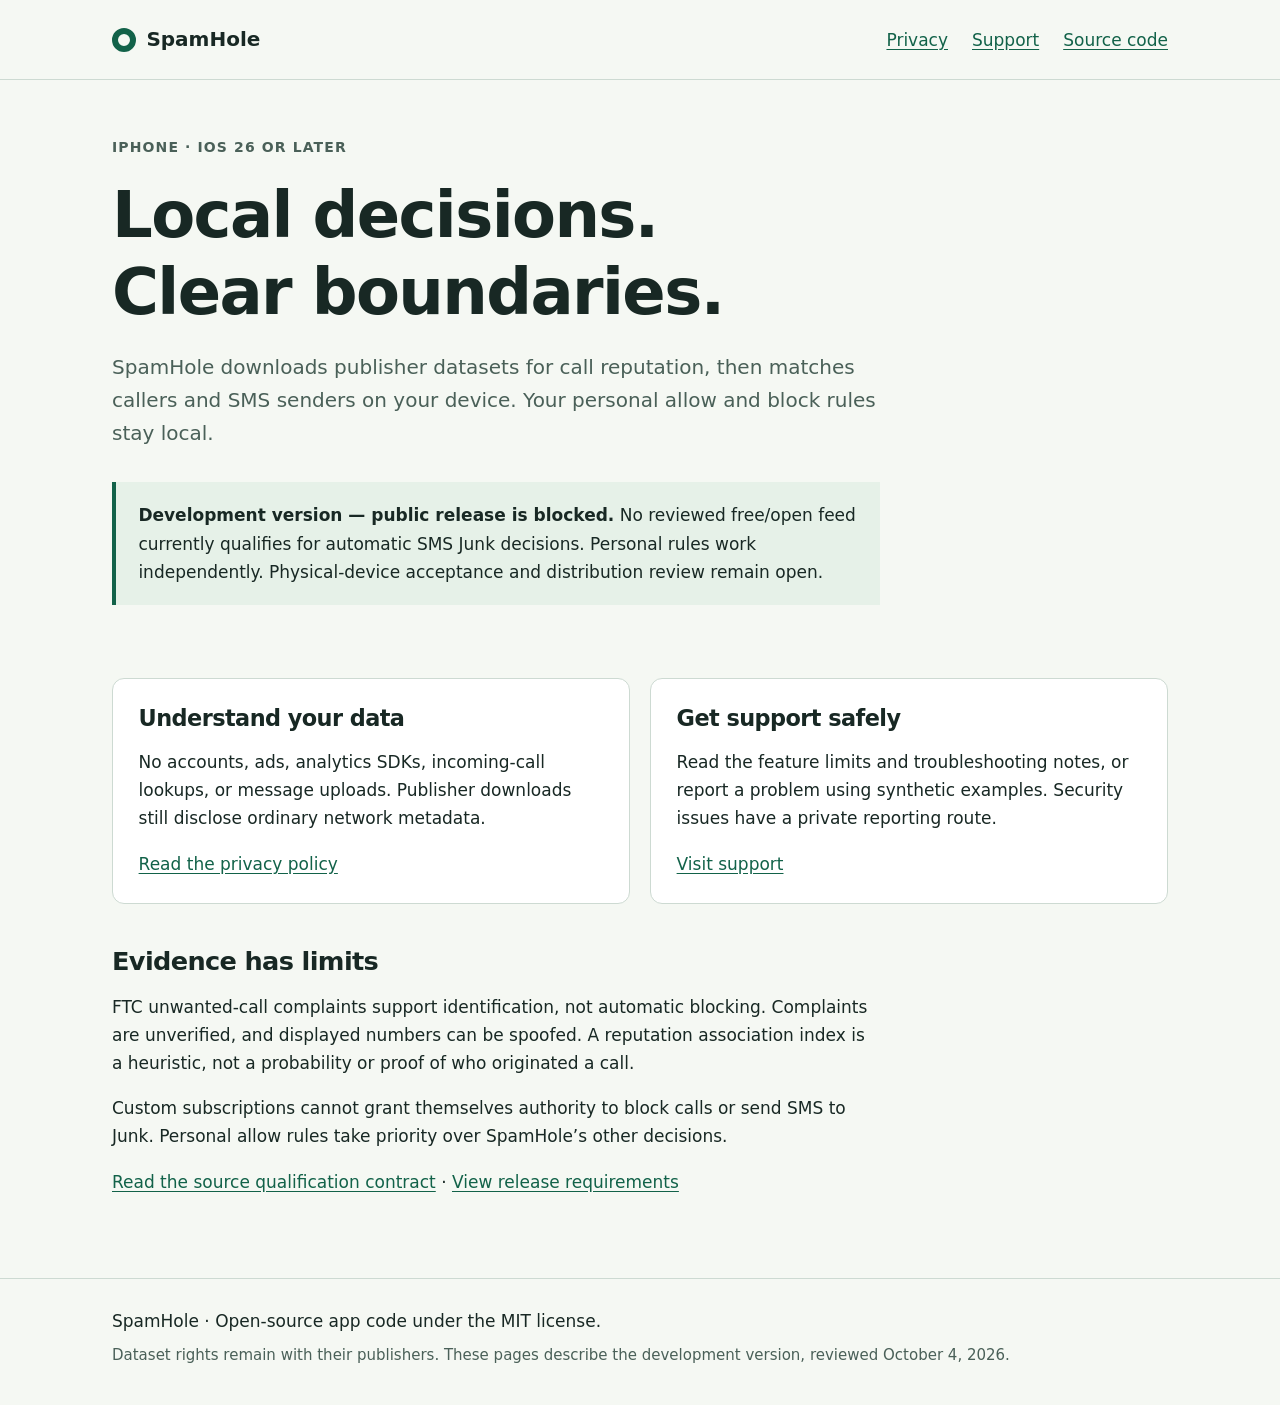
==== docs/site/index.html @ cdbd76ef "Automate iOS release checks and publish privacy and support pages" ====
<!doctype html>
<html lang="en">
<head>
    <meta charset="utf-8">
    <meta name="viewport" content="width=device-width, initial-scale=1">
    <meta name="description" content="SpamHole development information, privacy policy, and support. Call reputation and SMS sender matching stay on your iPhone.">
    <title>SpamHole — Privacy &amp; Support</title>
    <link rel="stylesheet" href="styles.css">
</head>
<body>
    <a class="skip" href="#main">Skip to content</a>
    <header><div class="wrap header-inner">
        <a class="brand" href="index.html" aria-current="page"><span class="mark" aria-hidden="true"></span>SpamHole</a>
        <nav aria-label="Main navigation"><a href="privacy.html">Privacy</a><a href="support.html">Support</a><a href="https://github.com/eslutz/SpamHole">Source code</a></nav>
    </div></header>
    <main id="main" class="wrap">
        <p class="eyebrow">iPhone · iOS 26 or later</p>
        <h1>Local decisions.<br>Clear boundaries.</h1>
        <p class="lead">SpamHole downloads publisher datasets for call reputation, then matches callers and SMS senders on your device. Your personal allow and block rules stay local.</p>
        <div class="notice content"><p><strong>Development version — public release is blocked.</strong> No reviewed free/open feed currently qualifies for automatic SMS Junk decisions. Personal rules work independently. Physical-device acceptance and distribution review remain open.</p></div>
        <div class="grid">
            <section class="card" aria-labelledby="privacy-title"><h2 id="privacy-title">Understand your data</h2><p>No accounts, ads, analytics SDKs, incoming-call lookups, or message uploads. Publisher downloads still disclose ordinary network metadata.</p><a href="privacy.html">Read the privacy policy</a></section>
            <section class="card" aria-labelledby="support-title"><h2 id="support-title">Get support safely</h2><p>Read the feature limits and troubleshooting notes, or report a problem using synthetic examples. Security issues have a private reporting route.</p><a href="support.html">Visit support</a></section>
        </div>
        <section class="content"><h2>Evidence has limits</h2><p>FTC unwanted-call complaints support identification, not automatic blocking. Complaints are unverified, and displayed numbers can be spoofed. A reputation association index is a heuristic, not a probability or proof of who originated a call.</p><p>Custom subscriptions cannot grant themselves authority to block calls or send SMS to Junk. Personal allow rules take priority over SpamHole’s other decisions.</p><p><a href="https://github.com/eslutz/SpamHole/blob/main/docs/sources.md">Read the source qualification contract</a> · <a href="https://github.com/eslutz/SpamHole/blob/main/docs/release-checklist.md">View release requirements</a></p></section>
    </main>
    <footer><div class="wrap"><p>SpamHole · Open-source app code under the MIT license.</p><p class="small">Dataset rights remain with their publishers. These pages describe the development version, reviewed October 4, 2026.</p></div></footer>
</body>
</html>
---- docs/site/styles.css ----
:root { color-scheme: light; --ink: #182824; --muted: #4a6058; --paper: #f5f8f3; --line: #cddad2; --accent: #126249; --tint: #e6f1e8; }
* { box-sizing: border-box; }
html { scroll-padding-top: 2rem; }
body { margin: 0; background: var(--paper); color: var(--ink); font: 1.0625rem/1.65 system-ui, -apple-system, BlinkMacSystemFont, "Segoe UI", sans-serif; }
a { color: var(--accent); text-underline-offset: .2em; }
a:hover { text-decoration-thickness: .15em; }
a:focus-visible, summary:focus-visible { outline: 3px solid var(--accent); outline-offset: 5px; border-radius: 2px; }
.skip { position: absolute; top: -6rem; left: 1rem; padding: .65rem 1rem; background: white; z-index: 1; }
.skip:focus { top: 1rem; }
.wrap { width: min(100% - 2.5rem, 66rem); margin-inline: auto; }
header { border-bottom: 1px solid var(--line); }
.header-inner { display: flex; align-items: center; justify-content: space-between; gap: 1.5rem; padding-block: 1.2rem; flex-wrap: wrap; }
.brand { display: inline-flex; align-items: center; gap: .65rem; color: var(--ink); font-weight: 750; font-size: 1.25rem; text-decoration: none; }
.mark { width: 1.5rem; height: 1.5rem; border-radius: 50%; border: .4rem solid var(--accent); }
nav { display: flex; gap: 1.5rem; flex-wrap: wrap; }
nav a { padding-block: .4rem; }
nav a[aria-current="page"] { font-weight: 750; }
main { padding-block: 3.5rem 4rem; }
.eyebrow { font-size: .875rem; font-weight: 700; letter-spacing: .08em; text-transform: uppercase; color: var(--muted); }
h1, h2, h3 { line-height: 1.2; letter-spacing: -.025em; }
h1 { margin: .6rem 0 1.3rem; font-size: clamp(2.25rem, 6vw, 4rem); max-width: 17ch; }
h2 { font-size: 1.6rem; margin: 0 0 1rem; }
h3 { font-size: 1.2rem; }
p { margin: 0 0 1.1rem; }
.lead { font-size: 1.25rem; max-width: 48rem; color: var(--muted); }
.notice { border-left: 4px solid var(--accent); padding: 1.2rem 1.4rem; margin-block: 2rem; background: var(--tint); }
.notice p:last-child { margin-bottom: 0; }
.content { max-width: 48rem; }
section { margin-top: 2.6rem; }
.grid { display: grid; grid-template-columns: repeat(2, minmax(0, 1fr)); gap: 1.25rem; margin-top: 2rem; }
.card { border: 1px solid var(--line); background: white; border-radius: .75rem; padding: 1.6rem; }
.card h2 { font-size: 1.4rem; }
.button { display: inline-block; background: var(--accent); color: white; text-decoration: none; font-weight: 650; padding: .75rem 1.1rem; border-radius: .4rem; }
ul, ol { padding-left: 1.5rem; }
li { margin-block: .6rem; }
details { border-top: 1px solid var(--line); padding-block: 1rem; }
details:last-child { border-bottom: 1px solid var(--line); }
summary { cursor: pointer; font-weight: 650; padding-block: .3rem; }
details p { margin: 1rem 0 .4rem; }
.small { font-size: .9375rem; color: var(--muted); }
footer { border-top: 1px solid var(--line); padding-block: 1.8rem; }
footer p { margin-bottom: .5rem; }
@media (max-width: 38rem) { .grid { grid-template-columns: 1fr; } main { padding-top: 2.25rem; } nav { gap: 1rem; } }
@media (prefers-reduced-motion: reduce) { html { scroll-behavior: auto; } }
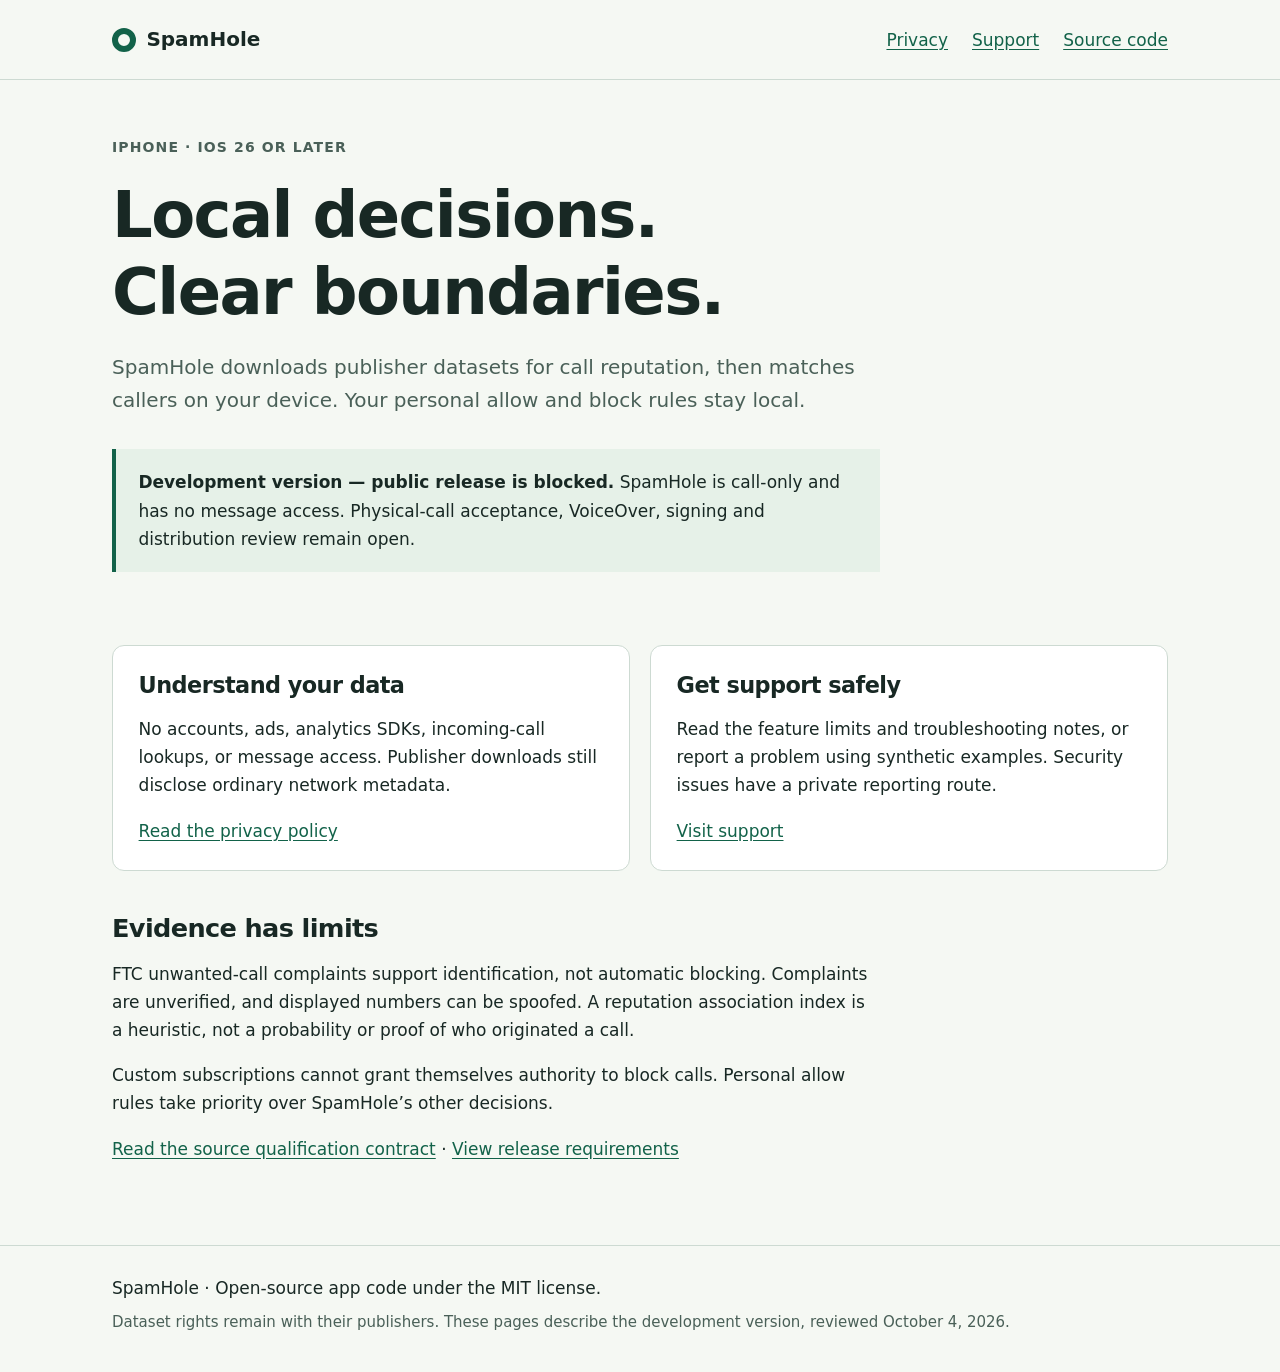
==== commit 1652f168: "Make SpamHole call-only and preserve legacy local data" ====
--- a/docs/site/index.html
+++ b/docs/site/index.html
@@ -3,7 +3,7 @@
 <head>
     <meta charset="utf-8">
     <meta name="viewport" content="width=device-width, initial-scale=1">
-    <meta name="description" content="SpamHole development information, privacy policy, and support. Call reputation and SMS sender matching stay on your iPhone.">
+    <meta name="description" content="SpamHole development information, privacy policy, and support. Call reputation and matching stay on your iPhone.">
     <title>SpamHole — Privacy &amp; Support</title>
     <link rel="stylesheet" href="styles.css">
 </head>
@@ -16,13 +16,13 @@
     <main id="main" class="wrap">
         <p class="eyebrow">iPhone · iOS 26 or later</p>
         <h1>Local decisions.<br>Clear boundaries.</h1>
-        <p class="lead">SpamHole downloads publisher datasets for call reputation, then matches callers and SMS senders on your device. Your personal allow and block rules stay local.</p>
-        <div class="notice content"><p><strong>Development version — public release is blocked.</strong> No reviewed free/open feed currently qualifies for automatic SMS Junk decisions. Personal rules work independently. Physical-device acceptance and distribution review remain open.</p></div>
+        <p class="lead">SpamHole downloads publisher datasets for call reputation, then matches callers on your device. Your personal allow and block rules stay local.</p>
+        <div class="notice content"><p><strong>Development version — public release is blocked.</strong> SpamHole is call-only and has no message access. Physical-call acceptance, VoiceOver, signing and distribution review remain open.</p></div>
         <div class="grid">
-            <section class="card" aria-labelledby="privacy-title"><h2 id="privacy-title">Understand your data</h2><p>No accounts, ads, analytics SDKs, incoming-call lookups, or message uploads. Publisher downloads still disclose ordinary network metadata.</p><a href="privacy.html">Read the privacy policy</a></section>
+            <section class="card" aria-labelledby="privacy-title"><h2 id="privacy-title">Understand your data</h2><p>No accounts, ads, analytics SDKs, incoming-call lookups, or message access. Publisher downloads still disclose ordinary network metadata.</p><a href="privacy.html">Read the privacy policy</a></section>
             <section class="card" aria-labelledby="support-title"><h2 id="support-title">Get support safely</h2><p>Read the feature limits and troubleshooting notes, or report a problem using synthetic examples. Security issues have a private reporting route.</p><a href="support.html">Visit support</a></section>
         </div>
-        <section class="content"><h2>Evidence has limits</h2><p>FTC unwanted-call complaints support identification, not automatic blocking. Complaints are unverified, and displayed numbers can be spoofed. A reputation association index is a heuristic, not a probability or proof of who originated a call.</p><p>Custom subscriptions cannot grant themselves authority to block calls or send SMS to Junk. Personal allow rules take priority over SpamHole’s other decisions.</p><p><a href="https://github.com/eslutz/SpamHole/blob/main/docs/sources.md">Read the source qualification contract</a> · <a href="https://github.com/eslutz/SpamHole/blob/main/docs/release-checklist.md">View release requirements</a></p></section>
+        <section class="content"><h2>Evidence has limits</h2><p>FTC unwanted-call complaints support identification, not automatic blocking. Complaints are unverified, and displayed numbers can be spoofed. A reputation association index is a heuristic, not a probability or proof of who originated a call.</p><p>Custom subscriptions cannot grant themselves authority to block calls. Personal allow rules take priority over SpamHole’s other decisions.</p><p><a href="https://github.com/eslutz/SpamHole/blob/main/docs/sources.md">Read the source qualification contract</a> · <a href="https://github.com/eslutz/SpamHole/blob/main/docs/release-checklist.md">View release requirements</a></p></section>
     </main>
     <footer><div class="wrap"><p>SpamHole · Open-source app code under the MIT license.</p><p class="small">Dataset rights remain with their publishers. These pages describe the development version, reviewed October 4, 2026.</p></div></footer>
 </body>
--- a/docs/site/styles.css
+++ b/docs/site/styles.css
@@ -1,7 +1,7 @@
 :root { color-scheme: light; --ink: #182824; --muted: #4a6058; --paper: #f5f8f3; --line: #cddad2; --accent: #126249; --tint: #e6f1e8; }
 * { box-sizing: border-box; }
 html { scroll-padding-top: 2rem; }
-body { margin: 0; background: var(--paper); color: var(--ink); font: 1.0625rem/1.65 system-ui, -apple-system, BlinkMacSystemFont, "Segoe UI", sans-serif; }
+body { margin: 0; background: var(--paper); color: var(--ink); font: 1.0625rem/1.65 system-ui, -apple-system, BlinkMacSystemFont, "Segoe UI", sans-serif; overflow-wrap: anywhere; }
 a { color: var(--accent); text-underline-offset: .2em; }
 a:hover { text-decoration-thickness: .15em; }
 a:focus-visible, summary:focus-visible { outline: 3px solid var(--accent); outline-offset: 5px; border-radius: 2px; }
@@ -18,7 +18,7 @@
 main { padding-block: 3.5rem 4rem; }
 .eyebrow { font-size: .875rem; font-weight: 700; letter-spacing: .08em; text-transform: uppercase; color: var(--muted); }
 h1, h2, h3 { line-height: 1.2; letter-spacing: -.025em; }
-h1 { margin: .6rem 0 1.3rem; font-size: clamp(2.25rem, 6vw, 4rem); max-width: 17ch; }
+h1 { margin: .6rem 0 1.3rem; font-size: clamp(2.25rem, 6vw, 4rem); max-width: 17ch; overflow-wrap: anywhere; }
 h2 { font-size: 1.6rem; margin: 0 0 1rem; }
 h3 { font-size: 1.2rem; }
 p { margin: 0 0 1.1rem; }
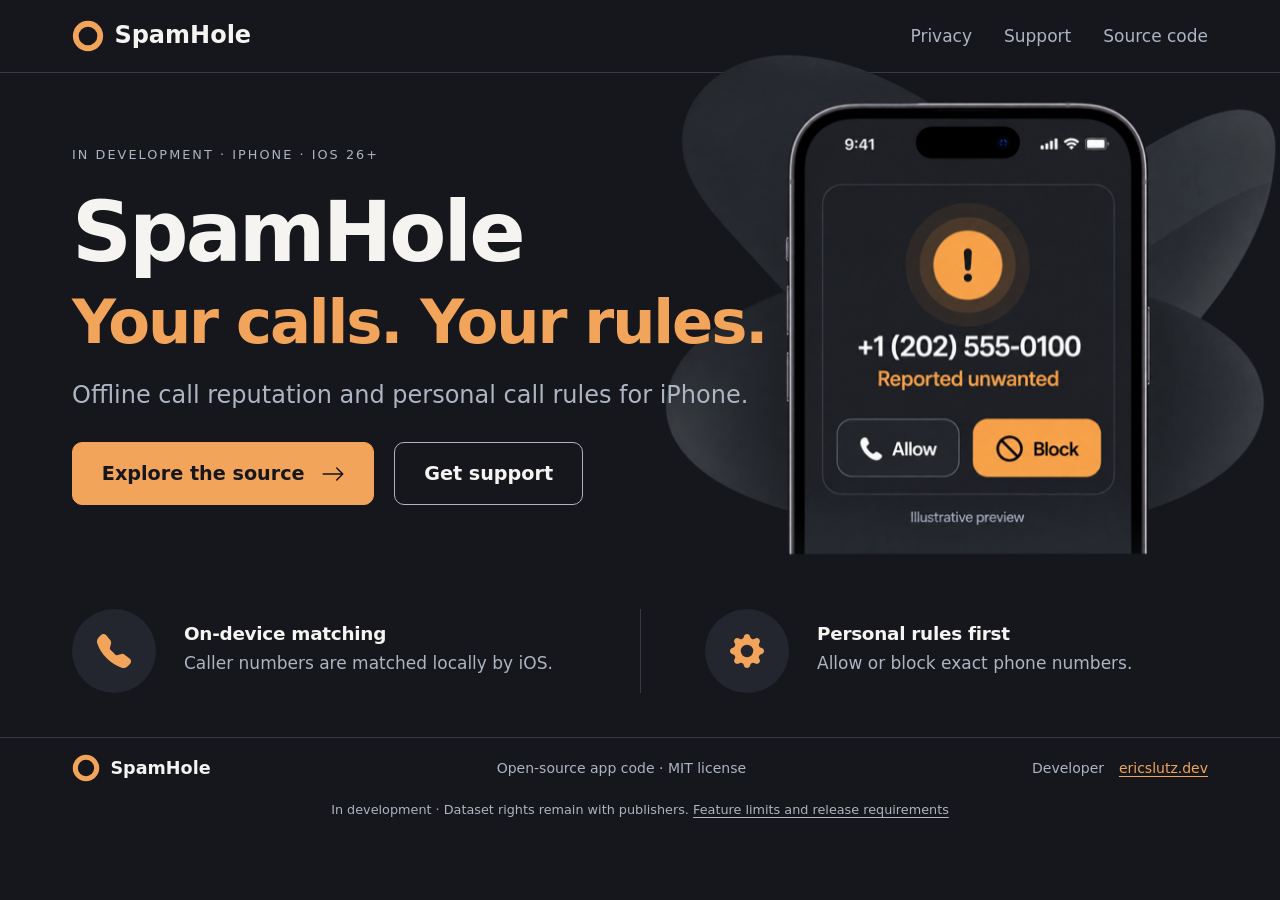
==== commit 5d46e3db: "Apply the approved charcoal and amber SpamHole brand" ====
--- a/docs/site/index.html
+++ b/docs/site/index.html
@@ -4,26 +4,31 @@
     <meta charset="utf-8">
     <meta name="viewport" content="width=device-width, initial-scale=1">
     <meta name="description" content="SpamHole development information, privacy policy, and support. Call reputation and matching stay on your iPhone.">
-    <title>SpamHole — Privacy &amp; Support</title>
+    <title>SpamHole — Your calls. Your rules.</title>
     <link rel="stylesheet" href="styles.css">
 </head>
 <body>
     <a class="skip" href="#main">Skip to content</a>
     <header><div class="wrap header-inner">
-        <a class="brand" href="index.html" aria-current="page"><span class="mark" aria-hidden="true"></span>SpamHole</a>
+        <a class="brand" href="index.html" aria-current="page"><img class="mark" src="assets/logo.svg" width="32" height="32" alt="">SpamHole</a>
         <nav aria-label="Main navigation"><a href="privacy.html">Privacy</a><a href="support.html">Support</a><a href="https://github.com/eslutz/SpamHole">Source code</a></nav>
     </div></header>
-    <main id="main" class="wrap">
-        <p class="eyebrow">iPhone · iOS 26 or later</p>
-        <h1>Local decisions.<br>Clear boundaries.</h1>
-        <p class="lead">SpamHole downloads publisher datasets for call reputation, then matches callers on your device. Your personal allow and block rules stay local.</p>
-        <div class="notice content"><p><strong>Development version — public release is blocked.</strong> SpamHole is call-only and has no message access. Physical-call acceptance, VoiceOver, signing and distribution review remain open.</p></div>
-        <div class="grid">
-            <section class="card" aria-labelledby="privacy-title"><h2 id="privacy-title">Understand your data</h2><p>No accounts, ads, analytics SDKs, incoming-call lookups, or message access. Publisher downloads still disclose ordinary network metadata.</p><a href="privacy.html">Read the privacy policy</a></section>
-            <section class="card" aria-labelledby="support-title"><h2 id="support-title">Get support safely</h2><p>Read the feature limits and troubleshooting notes, or report a problem using synthetic examples. Security issues have a private reporting route.</p><a href="support.html">Visit support</a></section>
+    <main id="main" class="wrap home">
+        <section class="hero" aria-labelledby="hero-title">
+            <div class="hero-copy">
+                <p class="eyebrow">In development · iPhone · iOS 26+</p>
+                <h1 id="hero-title">SpamHole</h1>
+                <h2 class="tagline">Your calls. Your rules.</h2>
+                <p class="lead">Offline call reputation and personal call rules for iPhone.</p>
+                <div class="actions"><a class="button" href="https://github.com/eslutz/SpamHole">Explore the source <img class="arrow" src="assets/arrow-right.svg" alt="" width="24" height="24"></a><a class="button secondary" href="support.html">Get support</a></div>
+            </div>
+            <img class="call-preview" src="assets/call-preview.png" width="650" height="580" alt="Illustrative SpamHole preview: a reported unwanted synthetic caller, with Allow and Block controls.">
+        </section>
+        <div class="features">
+            <section><span class="feature-icon" aria-hidden="true"><img src="assets/telephone-fill.svg" alt="" width="34" height="34"></span><div><h2>On-device matching</h2><p>Caller numbers are matched locally by iOS.</p></div></section>
+            <section><span class="feature-icon" aria-hidden="true"><img src="assets/gear-fill.svg" alt="" width="34" height="34"></span><div><h2>Personal rules first</h2><p>Allow or block exact phone numbers.</p></div></section>
         </div>
-        <section class="content"><h2>Evidence has limits</h2><p>FTC unwanted-call complaints support identification, not automatic blocking. Complaints are unverified, and displayed numbers can be spoofed. A reputation association index is a heuristic, not a probability or proof of who originated a call.</p><p>Custom subscriptions cannot grant themselves authority to block calls. Personal allow rules take priority over SpamHole’s other decisions.</p><p><a href="https://github.com/eslutz/SpamHole/blob/main/docs/sources.md">Read the source qualification contract</a> · <a href="https://github.com/eslutz/SpamHole/blob/main/docs/release-checklist.md">View release requirements</a></p></section>
     </main>
-    <footer><div class="wrap"><p>SpamHole · Open-source app code under the MIT license.</p><p class="small">Dataset rights remain with their publishers. These pages describe the development version, reviewed October 4, 2026.</p></div></footer>
+    <footer><div class="wrap footer-inner"><a class="brand" href="index.html"><img class="mark" src="assets/logo.svg" width="32" height="32" alt="">SpamHole</a><p>Open-source app code · MIT license</p><p>Developer <a href="https://ericslutz.dev">ericslutz.dev</a></p></div><div class="wrap small legal">In development · Dataset rights remain with publishers. <a href="support.html">Feature limits and release requirements</a></div></footer>
 </body>
 </html>
--- a/docs/site/styles.css
+++ b/docs/site/styles.css
@@ -1,44 +1,282 @@
-:root { color-scheme: light; --ink: #182824; --muted: #4a6058; --paper: #f5f8f3; --line: #cddad2; --accent: #126249; --tint: #e6f1e8; }
-* { box-sizing: border-box; }
-html { scroll-padding-top: 2rem; }
-body { margin: 0; background: var(--paper); color: var(--ink); font: 1.0625rem/1.65 system-ui, -apple-system, BlinkMacSystemFont, "Segoe UI", sans-serif; overflow-wrap: anywhere; }
-a { color: var(--accent); text-underline-offset: .2em; }
-a:hover { text-decoration-thickness: .15em; }
-a:focus-visible, summary:focus-visible { outline: 3px solid var(--accent); outline-offset: 5px; border-radius: 2px; }
-.skip { position: absolute; top: -6rem; left: 1rem; padding: .65rem 1rem; background: white; z-index: 1; }
-.skip:focus { top: 1rem; }
-.wrap { width: min(100% - 2.5rem, 66rem); margin-inline: auto; }
-header { border-bottom: 1px solid var(--line); }
-.header-inner { display: flex; align-items: center; justify-content: space-between; gap: 1.5rem; padding-block: 1.2rem; flex-wrap: wrap; }
-.brand { display: inline-flex; align-items: center; gap: .65rem; color: var(--ink); font-weight: 750; font-size: 1.25rem; text-decoration: none; }
-.mark { width: 1.5rem; height: 1.5rem; border-radius: 50%; border: .4rem solid var(--accent); }
-nav { display: flex; gap: 1.5rem; flex-wrap: wrap; }
-nav a { padding-block: .4rem; }
-nav a[aria-current="page"] { font-weight: 750; }
-main { padding-block: 3.5rem 4rem; }
-.eyebrow { font-size: .875rem; font-weight: 700; letter-spacing: .08em; text-transform: uppercase; color: var(--muted); }
-h1, h2, h3 { line-height: 1.2; letter-spacing: -.025em; }
-h1 { margin: .6rem 0 1.3rem; font-size: clamp(2.25rem, 6vw, 4rem); max-width: 17ch; overflow-wrap: anywhere; }
-h2 { font-size: 1.6rem; margin: 0 0 1rem; }
-h3 { font-size: 1.2rem; }
-p { margin: 0 0 1.1rem; }
-.lead { font-size: 1.25rem; max-width: 48rem; color: var(--muted); }
-.notice { border-left: 4px solid var(--accent); padding: 1.2rem 1.4rem; margin-block: 2rem; background: var(--tint); }
-.notice p:last-child { margin-bottom: 0; }
-.content { max-width: 48rem; }
-section { margin-top: 2.6rem; }
-.grid { display: grid; grid-template-columns: repeat(2, minmax(0, 1fr)); gap: 1.25rem; margin-top: 2rem; }
-.card { border: 1px solid var(--line); background: white; border-radius: .75rem; padding: 1.6rem; }
-.card h2 { font-size: 1.4rem; }
-.button { display: inline-block; background: var(--accent); color: white; text-decoration: none; font-weight: 650; padding: .75rem 1.1rem; border-radius: .4rem; }
-ul, ol { padding-left: 1.5rem; }
-li { margin-block: .6rem; }
-details { border-top: 1px solid var(--line); padding-block: 1rem; }
-details:last-child { border-bottom: 1px solid var(--line); }
-summary { cursor: pointer; font-weight: 650; padding-block: .3rem; }
-details p { margin: 1rem 0 .4rem; }
-.small { font-size: .9375rem; color: var(--muted); }
-footer { border-top: 1px solid var(--line); padding-block: 1.8rem; }
-footer p { margin-bottom: .5rem; }
-@media (max-width: 38rem) { .grid { grid-template-columns: 1fr; } main { padding-top: 2.25rem; } nav { gap: 1rem; } }
-@media (prefers-reduced-motion: reduce) { html { scroll-behavior: auto; } }
+/* SpamHole approved charcoal and amber palette. Local assets only. */
+:root {
+    color-scheme:dark;
+    --ink:#F5F4F0;
+    --muted:#ADB4C2;
+    --paper:#15171C;
+    --surface:#23262F;
+    --line:#363A43;
+    --accent:#F2A45A}
+
+* {
+    box-sizing:border-box}
+body {
+    margin:0;
+    background:var(--paper);
+    color:var(--ink);
+    font:1.0625rem/1.65 system-ui,-apple-system,BlinkMacSystemFont,"Segoe UI",sans-serif}
+a {
+    color:var(--accent);
+    text-underline-offset:.2em}
+a:hover {
+    text-decoration-thickness:2px}
+a:focus-visible,summary:focus-visible {
+    outline:3px solid var(--accent);
+    outline-offset:5px}
+.wrap {
+    width:min(calc(100% - 3rem),71rem);
+    margin-inline:auto}
+.skip {
+    position:absolute;
+    left:1rem;
+    top:-8rem;
+    background:var(--paper);
+    padding:.75rem;
+    z-index:5}
+.skip:focus {
+    top:1rem}
+header {
+    border-bottom:1px solid var(--line)}
+.header-inner {
+    display:flex;
+    justify-content:space-between;
+    align-items:center;
+    gap:1.5rem;
+    padding:1rem 0}
+.brand {
+    display:inline-flex;
+    align-items:center;
+    gap:.65rem;
+    color:var(--ink);
+    font-size:1.5rem;
+    font-weight:750;
+    text-decoration:none}
+.mark {
+    width:2rem;
+    height:2rem;
+    border:.5rem solid var(--accent);
+    border-radius:50%;
+    flex:none}
+nav {
+    display:flex;
+    gap:2rem;
+    flex-wrap:wrap}
+nav a {
+    color:var(--muted);
+    text-decoration:none}
+nav a[aria-current=page] {
+    color:var(--accent)}
+main {
+    padding:3.5rem 0 4rem}
+.home {
+    padding:0}
+.hero {
+    position:relative;
+    min-height:31.5rem;
+    display:grid;
+    grid-template-columns:1.25fr 1fr;
+    align-items:center}
+.hero-copy {
+    position:relative;
+    z-index:1;
+    padding:3rem 0}
+.eyebrow {
+    text-transform:uppercase;
+    letter-spacing:.16em;
+    font-size:.8rem;
+    color:var(--muted);
+    margin:0 0 1.25rem}
+h1,h2 {
+    line-height:1.12;
+    letter-spacing:-.035em}
+h1 {
+    font-size:clamp(2.5rem,6.5vw,5.25rem);
+    margin:0 0 .6rem}
+h2 {
+    font-size:1.6rem;
+    margin-top:2rem}
+.tagline {
+    font-size:clamp(2rem,4.8vw,3.8rem);
+    color:var(--accent);
+    margin:0;
+    white-space:nowrap}
+.lead {
+    font-size:1.5rem;
+    color:var(--muted);
+    margin:1.2rem 0 1.7rem}
+.actions {
+    display:flex;
+    gap:1.25rem;
+    flex-wrap:wrap}
+.button {
+    display:inline-flex;
+    gap:1rem;
+    align-items:center;
+    justify-content:center;
+    background:var(--accent);
+    color:var(--paper);
+    border:1px solid var(--accent);
+    border-radius:10px;
+    padding:.75rem 1.8rem;
+    min-height:3.9rem;
+    font-size:1.2rem;
+    font-weight:700;
+    text-decoration:none}
+.button.secondary {
+    background:transparent;
+    border-color:var(--muted);
+    color:var(--ink)}
+.call-preview {
+    position:absolute;
+    right:-4.5rem;
+    bottom:0;
+    width:40rem;
+    height:auto;
+    max-width:58%;
+    pointer-events:none}
+.features {
+    display:grid;
+    grid-template-columns:1fr 1fr;
+    padding:2rem 0 2.75rem}
+.features section {
+    display:flex;
+    align-items:center;
+    gap:1.75rem;
+    padding-right:2rem}
+.features section+section {
+    border-left:1px solid var(--line);
+    padding-left:4rem;
+    padding-right:0}
+.features h2 {
+    font-size:1.15rem;
+    letter-spacing:-.015em;
+    margin:0 0 .25rem}
+.features p {
+    color:var(--muted);
+    margin:0}
+.feature-icon {
+    display:grid;
+    place-items:center;
+    flex:none;
+    width:5.25rem;
+    height:5.25rem;
+    border-radius:50%;
+    background:var(--surface);
+    color:var(--accent);
+    font-size:2.5rem}
+.content {
+    max-width:48rem}
+.content h1 {
+    font-size:clamp(2.5rem,6vw,4rem)}
+.notice {
+    border-left:3px solid var(--accent);
+    background:var(--surface);
+    padding:.75rem 1.25rem;
+    margin:2rem 0}
+.notice p {
+    margin:.5rem 0}
+section p,li {
+    overflow-wrap:break-word}
+details {
+    border-bottom:1px solid var(--line);
+    padding:1rem 0}
+summary {
+    cursor:pointer;
+    font-weight:650;
+    min-height:2.75rem}
+footer {
+    border-top:1px solid var(--line);
+    padding:1rem 0 1.25rem;
+    color:var(--muted)}
+.footer-inner {
+    display:flex;
+    justify-content:space-between;
+    align-items:center;
+    gap:1rem}
+.footer-inner .brand {
+    font-size:1.1rem}
+.footer-inner .mark {
+    width:1.75rem;
+    height:1.75rem;
+    border-width:.4rem}
+.footer-inner p {
+    margin:0;
+    font-size:.875rem}
+.footer-inner p:last-child a {
+    margin-left:.65rem}
+.small {
+    font-size:.8rem}
+.legal {
+    margin-top:1rem;
+    text-align:center}
+.legal a {
+    color:var(--muted)}
+
+@media(max-width:70rem) {
+    .call-preview {
+    right:0;
+    max-width:51%}
+.tagline {
+    white-space:normal}
+.hero-copy {
+    max-width:95%}
+.features section+section {
+    padding-left:2rem}
+}
+
+@media(max-width:48rem) {
+    .header-inner {
+    flex-wrap:wrap}
+nav {
+    gap:1.25rem}
+.hero {
+    display:flex;
+    flex-direction:column;
+    align-items:stretch}
+.hero-copy {
+    max-width:none;
+    padding-bottom:1rem}
+.call-preview {
+    position:relative;
+    right:auto;
+    align-self:center;
+    width:36rem;
+    max-width:100%;
+    margin-top:-1rem}
+.features {
+    grid-template-columns:1fr;
+    gap:2rem}
+.features section+section {
+    border-left:0;
+    padding-left:0}
+.features section {
+    padding:0;
+    gap:1rem}
+.footer-inner {
+    flex-wrap:wrap}
+.legal {
+    text-align:left}
+}
+
+@media(max-width:24rem) {
+    .wrap {
+    width:calc(100% - 2rem)}
+nav {
+    gap:.9rem;
+    font-size:.95rem}
+.button {
+    width:100%}
+.feature-icon {
+    width:3.5rem;
+    height:3.5rem;
+    font-size:2rem}
+}
+
+
+.arrow {
+    flex:none}
+
+
+img.mark,.footer-inner img.mark {
+    border:0;
+    border-radius:0}
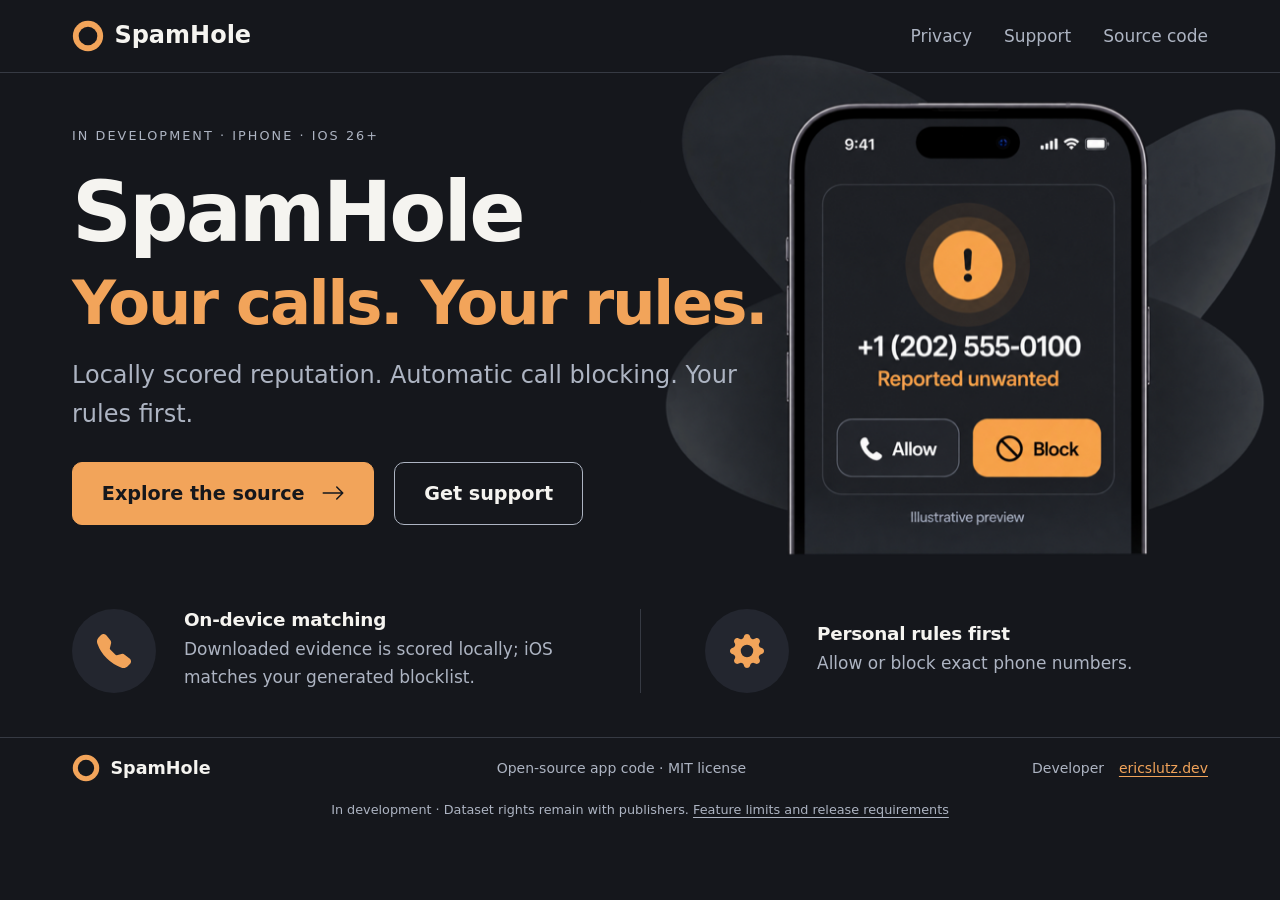
==== commit 7ffccb43: "Add activation review and validate automatic blocking policies" ====
--- a/docs/site/index.html
+++ b/docs/site/index.html
@@ -19,13 +19,13 @@
                 <p class="eyebrow">In development · iPhone · iOS 26+</p>
                 <h1 id="hero-title">SpamHole</h1>
                 <h2 class="tagline">Your calls. Your rules.</h2>
-                <p class="lead">Offline call reputation and personal call rules for iPhone.</p>
+                <p class="lead">Locally scored reputation. Automatic call blocking. Your rules first.</p>
                 <div class="actions"><a class="button" href="https://github.com/eslutz/SpamHole">Explore the source <img class="arrow" src="assets/arrow-right.svg" alt="" width="24" height="24"></a><a class="button secondary" href="support.html">Get support</a></div>
             </div>
             <img class="call-preview" src="assets/call-preview.png" width="650" height="580" alt="Illustrative SpamHole preview: a reported unwanted synthetic caller, with Allow and Block controls.">
         </section>
         <div class="features">
-            <section><span class="feature-icon" aria-hidden="true"><img src="assets/telephone-fill.svg" alt="" width="34" height="34"></span><div><h2>On-device matching</h2><p>Caller numbers are matched locally by iOS.</p></div></section>
+            <section><span class="feature-icon" aria-hidden="true"><img src="assets/telephone-fill.svg" alt="" width="34" height="34"></span><div><h2>On-device matching</h2><p>Downloaded evidence is scored locally; iOS matches your generated blocklist.</p></div></section>
             <section><span class="feature-icon" aria-hidden="true"><img src="assets/gear-fill.svg" alt="" width="34" height="34"></span><div><h2>Personal rules first</h2><p>Allow or block exact phone numbers.</p></div></section>
         </div>
     </main>
